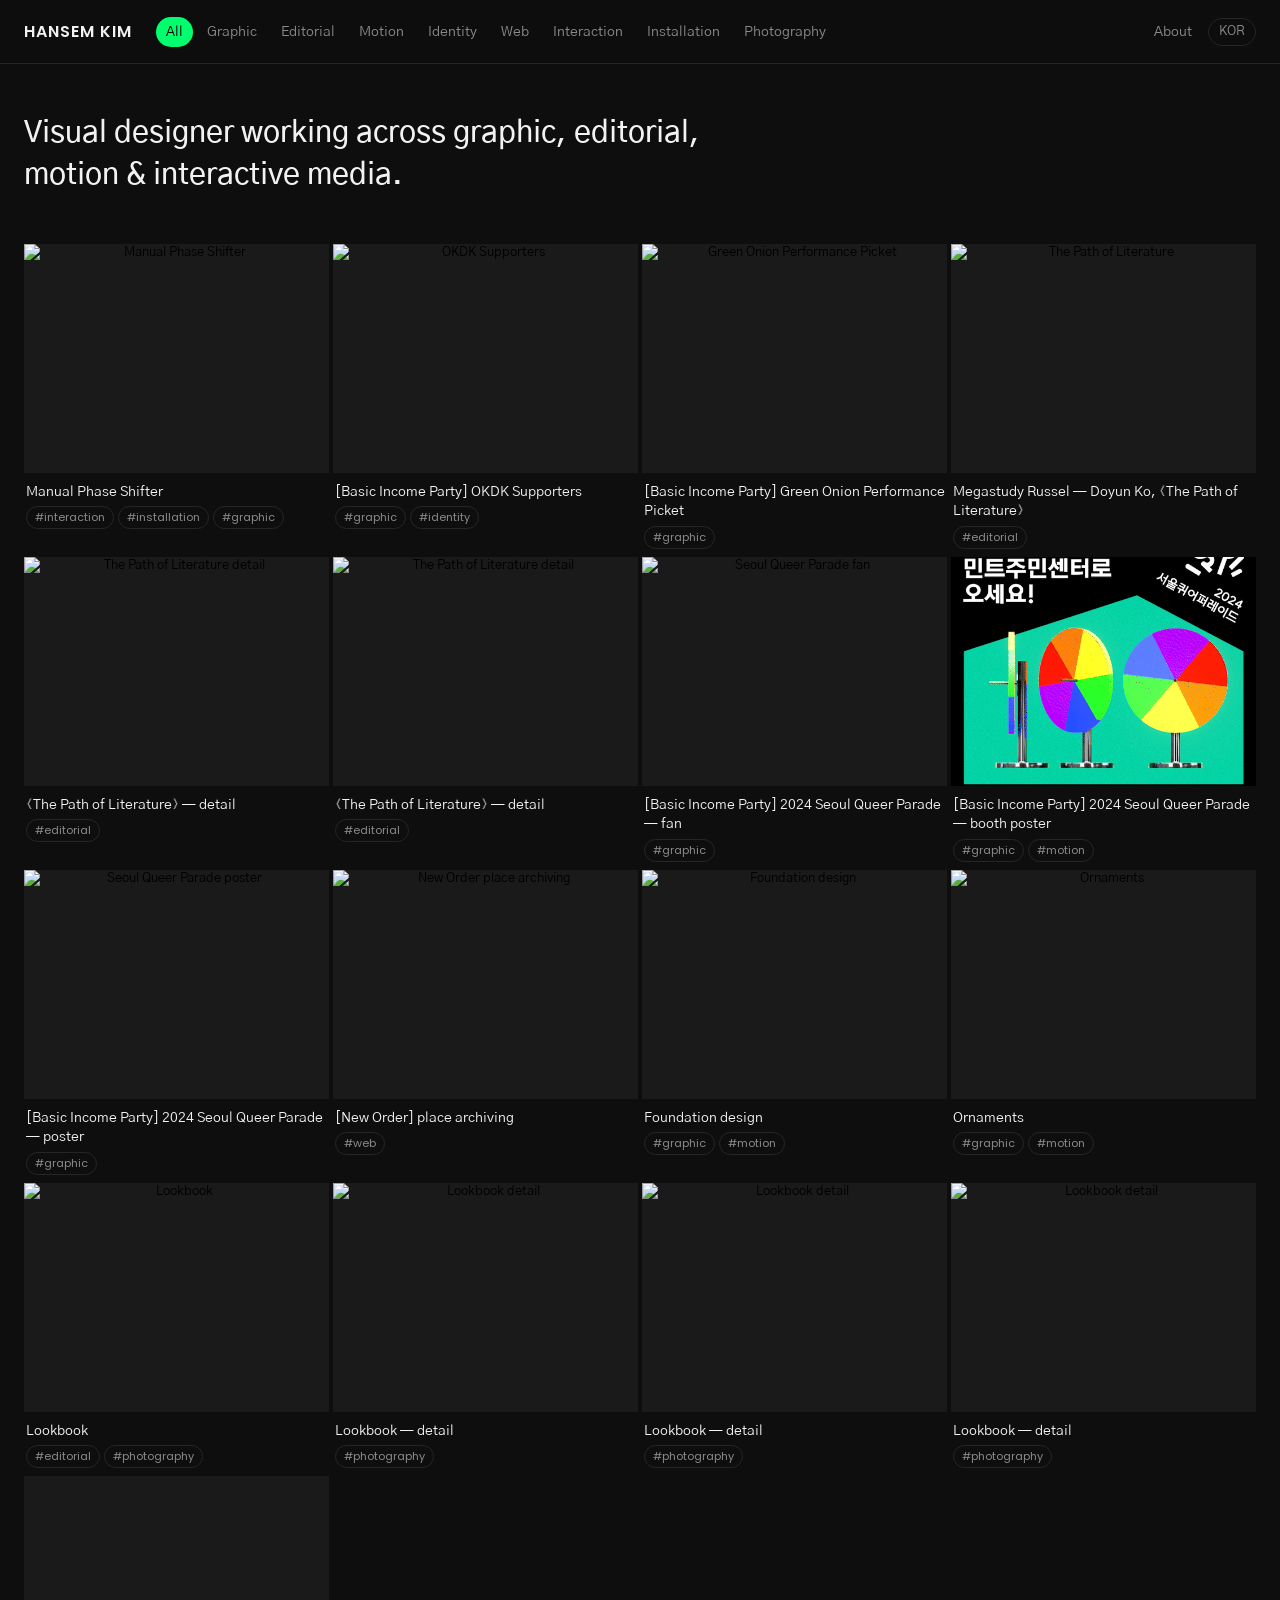
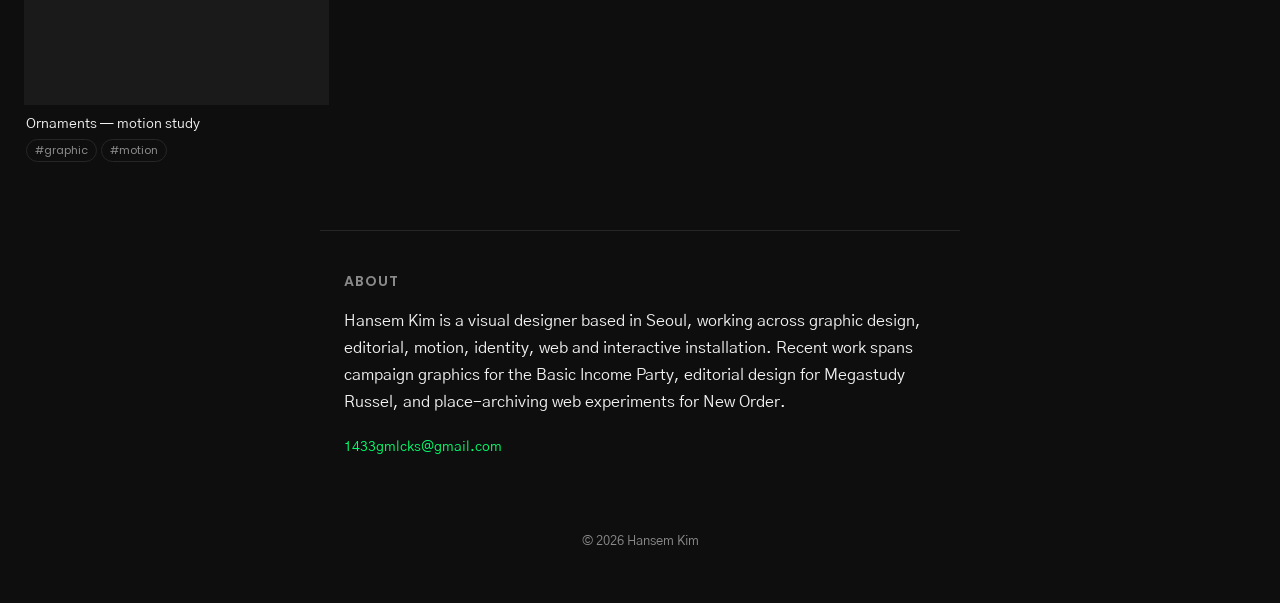
==== index.html @ 0bac6bef "Rebuild portfolio site from scratch Replace the old jQuery/p5.js multi-page site with a single, depe" ====
<!DOCTYPE html>
<html lang="ko">
<head>
<meta charset="UTF-8">
<meta name="viewport" content="width=device-width, initial-scale=1.0">
<title>Hansem Kim — Portfolio</title>
<meta name="description" content="Hansem Kim — graphic, editorial, motion, identity, web, interaction, installation, photography.">
<link rel="preconnect" href="https://fonts.googleapis.com">
<link rel="preconnect" href="https://fonts.gstatic.com" crossorigin>
<link href="https://fonts.googleapis.com/css2?family=Poppins:wght@300;400;500;600;700&family=Gothic+A1:wght@400;500;600;700;800&display=swap" rel="stylesheet">
<link rel="stylesheet" href="styles.css">
</head>
<body>

<header class="site-header">
  <a class="logo" href="#top" data-i18n-en="HANSEM KIM" data-i18n-ko="김한샘">HANSEM KIM</a>

  <nav class="filter-nav">
    <button class="filter-btn active" data-filter="all" data-i18n-en="All" data-i18n-ko="전체">All</button>
    <button class="filter-btn" data-filter="graphic" data-i18n-en="Graphic" data-i18n-ko="그래픽">Graphic</button>
    <button class="filter-btn" data-filter="editorial" data-i18n-en="Editorial" data-i18n-ko="에디토리얼">Editorial</button>
    <button class="filter-btn" data-filter="motion" data-i18n-en="Motion" data-i18n-ko="모션">Motion</button>
    <button class="filter-btn" data-filter="identity" data-i18n-en="Identity" data-i18n-ko="아이덴티티">Identity</button>
    <button class="filter-btn" data-filter="web" data-i18n-en="Web" data-i18n-ko="웹">Web</button>
    <button class="filter-btn" data-filter="interaction" data-i18n-en="Interaction" data-i18n-ko="인터랙션">Interaction</button>
    <button class="filter-btn" data-filter="installation" data-i18n-en="Installation" data-i18n-ko="설치">Installation</button>
    <button class="filter-btn" data-filter="photography" data-i18n-en="Photography" data-i18n-ko="포토그래피">Photography</button>
  </nav>

  <div class="header-actions">
    <a class="nav-link" href="#about" data-i18n-en="About" data-i18n-ko="소개">About</a>
    <button id="langToggle" class="lang-btn">KOR</button>
  </div>
</header>

<main id="top">

  <section class="hero">
    <h1 data-i18n-en="Visual designer working across graphic, editorial, motion &amp; interactive media."
        data-i18n-ko="그래픽, 에디토리얼, 모션, 인터랙티브 미디어를 오가며 작업하는 비주얼 디자이너입니다.">
      Visual designer working across graphic, editorial, motion &amp; interactive media.
    </h1>
  </section>

  <section class="grid" id="workGrid">

    <article class="item" data-tags="interaction installation graphic">
      <button class="item-media" data-full="phase2.jpg" data-caption-en="Manual Phase Shifter" data-caption-ko="수동위상변환장치">
        <img src="phase2.jpg" alt="Manual Phase Shifter" loading="lazy">
      </button>
      <p class="item-title" data-i18n-en="Manual Phase Shifter" data-i18n-ko="수동위상변환장치">Manual Phase Shifter</p>
      <div class="tag-box">
        <span class="tag">#interaction</span>
        <span class="tag">#installation</span>
        <span class="tag">#graphic</span>
      </div>
    </article>

    <article class="item" data-tags="graphic identity">
      <button class="item-media" data-full="support.png" data-caption-en="[Basic Income Party] OKDK Supporters" data-caption-ko="[기본소득당] 오키도키 서포터즈!">
        <img src="support.png" alt="OKDK Supporters" loading="lazy">
      </button>
      <p class="item-title" data-i18n-en="[Basic Income Party] OKDK Supporters" data-i18n-ko="[기본소득당] 오키도키 서포터즈!">[Basic Income Party] OKDK Supporters</p>
      <div class="tag-box">
        <span class="tag">#graphic</span>
        <span class="tag">#identity</span>
      </div>
    </article>

    <article class="item" data-tags="graphic">
      <button class="item-media" data-full="dp3.jpg" data-caption-en="[Basic Income Party] Green Onion Performance Picket" data-caption-ko="[기본소득당] 대파 퍼포먼스 피켓">
        <img src="dp3.jpg" alt="Green Onion Performance Picket" loading="lazy">
      </button>
      <p class="item-title" data-i18n-en="[Basic Income Party] Green Onion Performance Picket" data-i18n-ko="[기본소득당] 대파 퍼포먼스 피켓">[Basic Income Party] Green Onion Performance Picket</p>
      <div class="tag-box">
        <span class="tag">#graphic</span>
      </div>
    </article>

    <article class="item" data-tags="editorial">
      <button class="item-media" data-full="gd3.png" data-caption-en="Megastudy Russel — Doyun Ko, ⟨The Path of Literature⟩" data-caption-ko="메가스터디 러셀 — 고도연, 〈문학의도〉">
        <img src="gd3.png" alt="The Path of Literature" loading="lazy">
      </button>
      <p class="item-title" data-i18n-en="Megastudy Russel — Doyun Ko, ⟨The Path of Literature⟩" data-i18n-ko="메가스터디 러셀 — 고도연, 〈문학의도〉">Megastudy Russel — Doyun Ko, ⟨The Path of Literature⟩</p>
      <div class="tag-box">
        <span class="tag">#editorial</span>
      </div>
    </article>

    <article class="item" data-tags="editorial">
      <button class="item-media" data-full="gd1.png" data-caption-en="Megastudy Russel — Doyun Ko, ⟨The Path of Literature⟩ (detail)" data-caption-ko="메가스터디 러셀 — 고도연, 〈문학의도〉 (상세)">
        <img src="gd1.png" alt="The Path of Literature detail" loading="lazy">
      </button>
      <p class="item-title" data-i18n-en="⟨The Path of Literature⟩ — detail" data-i18n-ko="〈문학의도〉 — 상세">⟨The Path of Literature⟩ — detail</p>
      <div class="tag-box">
        <span class="tag">#editorial</span>
      </div>
    </article>

    <article class="item" data-tags="editorial">
      <button class="item-media" data-full="gd2.png" data-caption-en="Megastudy Russel — Doyun Ko, ⟨The Path of Literature⟩ (detail)" data-caption-ko="메가스터디 러셀 — 고도연, 〈문학의도〉 (상세)">
        <img src="gd2.png" alt="The Path of Literature detail" loading="lazy">
      </button>
      <p class="item-title" data-i18n-en="⟨The Path of Literature⟩ — detail" data-i18n-ko="〈문학의도〉 — 상세">⟨The Path of Literature⟩ — detail</p>
      <div class="tag-box">
        <span class="tag">#editorial</span>
      </div>
    </article>

    <article class="item" data-tags="graphic">
      <button class="item-media" data-full="fan.png" data-caption-en="[Basic Income Party] 2024 Seoul Queer Parade — fan" data-caption-ko="[기본소득당] 2024 서울퀴어퍼레이드 부채">
        <img src="fan.png" alt="Seoul Queer Parade fan" loading="lazy">
      </button>
      <p class="item-title" data-i18n-en="[Basic Income Party] 2024 Seoul Queer Parade — fan" data-i18n-ko="[기본소득당] 2024 서울퀴어퍼레이드 부채">[Basic Income Party] 2024 Seoul Queer Parade — fan</p>
      <div class="tag-box">
        <span class="tag">#graphic</span>
      </div>
    </article>

    <article class="item" data-tags="graphic motion">
      <button class="item-media" data-full="qp-comp.gif" data-caption-en="[Basic Income Party] 2024 Seoul Queer Parade — booth poster" data-caption-ko="[기본소득당] 2024 서울퀴어퍼레이드 부스 포스터">
        <img src="qp-comp.gif" alt="Seoul Queer Parade booth poster" loading="lazy">
      </button>
      <p class="item-title" data-i18n-en="[Basic Income Party] 2024 Seoul Queer Parade — booth poster" data-i18n-ko="[기본소득당] 2024 서울퀴어퍼레이드 부스 포스터">[Basic Income Party] 2024 Seoul Queer Parade — booth poster</p>
      <div class="tag-box">
        <span class="tag">#graphic</span>
        <span class="tag">#motion</span>
      </div>
    </article>

    <article class="item" data-tags="graphic motion">
      <button class="item-media" data-full="qp.jpg" data-caption-en="[Basic Income Party] 2024 Seoul Queer Parade — poster" data-caption-ko="[기본소득당] 2024 서울퀴어퍼레이드 포스터">
        <img src="qp.jpg" alt="Seoul Queer Parade poster" loading="lazy">
      </button>
      <p class="item-title" data-i18n-en="[Basic Income Party] 2024 Seoul Queer Parade — poster" data-i18n-ko="[기본소득당] 2024 서울퀴어퍼레이드 포스터">[Basic Income Party] 2024 Seoul Queer Parade — poster</p>
      <div class="tag-box">
        <span class="tag">#graphic</span>
      </div>
    </article>

    <article class="item" data-tags="web">
      <button class="item-media" data-full="neworder.png" data-caption-en="[New Order] place archiving" data-caption-ko="[새로운 질서] 장소 아카이빙">
        <img src="neworder.png" alt="New Order place archiving" loading="lazy">
      </button>
      <p class="item-title" data-i18n-en="[New Order] place archiving" data-i18n-ko="[새로운 질서] 장소 아카이빙">[New Order] place archiving</p>
      <div class="tag-box">
        <span class="tag">#web</span>
      </div>
    </article>

    <article class="item" data-tags="graphic motion">
      <button class="item-media" data-full="foundation.gif" data-caption-en="Foundation design" data-caption-ko="기초디자인">
        <img src="foundation.gif" alt="Foundation design" loading="lazy">
      </button>
      <p class="item-title" data-i18n-en="Foundation design" data-i18n-ko="기초디자인">Foundation design</p>
      <div class="tag-box">
        <span class="tag">#graphic</span>
        <span class="tag">#motion</span>
      </div>
    </article>

    <article class="item" data-tags="graphic motion">
      <button class="item-media" data-full="ornaments.gif" data-caption-en="Ornaments" data-caption-ko="오너먼츠">
        <img src="ornaments.gif" alt="Ornaments" loading="lazy">
      </button>
      <p class="item-title" data-i18n-en="Ornaments" data-i18n-ko="오너먼츠">Ornaments</p>
      <div class="tag-box">
        <span class="tag">#graphic</span>
        <span class="tag">#motion</span>
      </div>
    </article>

    <article class="item" data-tags="editorial photography">
      <button class="item-media" data-full="p1.jpg" data-caption-en="Lookbook" data-caption-ko="룩북">
        <img src="p1.jpg" alt="Lookbook" loading="lazy">
      </button>
      <p class="item-title" data-i18n-en="Lookbook" data-i18n-ko="룩북">Lookbook</p>
      <div class="tag-box">
        <span class="tag">#editorial</span>
        <span class="tag">#photography</span>
      </div>
    </article>

    <article class="item" data-tags="photography">
      <button class="item-media" data-full="0.jpg" data-caption-en="Lookbook — detail" data-caption-ko="룩북 — 상세">
        <img src="0.jpg" alt="Lookbook detail" loading="lazy">
      </button>
      <p class="item-title" data-i18n-en="Lookbook — detail" data-i18n-ko="룩북 — 상세">Lookbook — detail</p>
      <div class="tag-box">
        <span class="tag">#photography</span>
      </div>
    </article>

    <article class="item" data-tags="photography">
      <button class="item-media" data-full="IE003284040_PHT.jpg" data-caption-en="Lookbook — detail" data-caption-ko="룩북 — 상세">
        <img src="IE003284040_PHT.jpg" alt="Lookbook detail" loading="lazy">
      </button>
      <p class="item-title" data-i18n-en="Lookbook — detail" data-i18n-ko="룩북 — 상세">Lookbook — detail</p>
      <div class="tag-box">
        <span class="tag">#photography</span>
      </div>
    </article>

    <article class="item" data-tags="photography">
      <button class="item-media" data-full="2024040543333544.jpg" data-caption-en="Lookbook — detail" data-caption-ko="룩북 — 상세">
        <img src="2024040543333544.jpg" alt="Lookbook detail" loading="lazy">
      </button>
      <p class="item-title" data-i18n-en="Lookbook — detail" data-i18n-ko="룩북 — 상세">Lookbook — detail</p>
      <div class="tag-box">
        <span class="tag">#photography</span>
      </div>
    </article>

    <article class="item" data-tags="graphic motion">
      <button class="item-media" data-full="ornaments.mp4" data-video="true" data-caption-en="Ornaments — motion study" data-caption-ko="오너먼츠 — 모션 스터디">
        <video src="ornaments.mp4" muted loop playsinline preload="metadata"></video>
      </button>
      <p class="item-title" data-i18n-en="Ornaments — motion study" data-i18n-ko="오너먼츠 — 모션 스터디">Ornaments — motion study</p>
      <div class="tag-box">
        <span class="tag">#graphic</span>
        <span class="tag">#motion</span>
      </div>
    </article>

  </section>

  <section id="about" class="about">
    <h2 data-i18n-en="About" data-i18n-ko="소개">About</h2>
    <p data-i18n-en="Hansem Kim is a visual designer based in Seoul, working across graphic design, editorial, motion, identity, web and interactive installation. Recent work spans campaign graphics for the Basic Income Party, editorial design for Megastudy Russel, and place-archiving web experiments for New Order."
       data-i18n-ko="김한샘은 서울을 기반으로 활동하는 비주얼 디자이너로, 그래픽 디자인, 에디토리얼, 모션, 아이덴티티, 웹, 인터랙티브 설치를 오가며 작업합니다. 최근에는 기본소득당의 캠페인 그래픽, 메가스터디 러셀의 에디토리얼 디자인, 새로운 질서의 장소 아카이빙 웹 실험 등을 진행했습니다.">
      Hansem Kim is a visual designer based in Seoul, working across graphic design, editorial, motion, identity, web and interactive installation. Recent work spans campaign graphics for the Basic Income Party, editorial design for Megastudy Russel, and place-archiving web experiments for New Order.
    </p>
    <a class="contact-link" href="mailto:1433gmlcks@gmail.com">1433gmlcks@gmail.com</a>
  </section>

</main>

<footer class="footer">
  <p>&copy; <span id="year"></span> Hansem Kim</p>
</footer>

<div class="lightbox" id="lightbox" hidden>
  <button class="lightbox-close" id="lightboxClose" aria-label="Close">&times;</button>
  <div class="lightbox-content">
    <img id="lightboxImg" src="" alt="" hidden>
    <video id="lightboxVideo" controls loop hidden></video>
    <p id="lightboxCaption"></p>
  </div>
</div>

<script src="script.js"></script>
</body>
</html>
---- styles.css ----
:root {
  --bg: #0e0e0e;
  --fg: #f2f2f2;
  --muted: #8a8a8a;
  --accent: #00ff6d;
  --border: #262626;
  --header-h: 64px;
}

* {
  box-sizing: border-box;
}

html {
  scroll-behavior: smooth;
}

body {
  margin: 0;
  background-color: var(--bg);
  color: var(--fg);
  font-family: "Gothic A1", "Poppins", sans-serif;
  font-weight: 400;
}

::selection {
  color: #000;
  background: var(--accent);
}

::-webkit-scrollbar {
  width: 0;
  background: transparent;
}

a {
  color: inherit;
  text-decoration: none;
}

button {
  font-family: inherit;
  cursor: pointer;
}

/* Header */

.site-header {
  position: sticky;
  top: 0;
  display: flex;
  flex-wrap: wrap;
  align-items: center;
  gap: 12px 24px;
  min-height: var(--header-h);
  padding: 12px 24px;
  background: rgba(14, 14, 14, 0.9);
  backdrop-filter: blur(8px);
  border-bottom: 1px solid var(--border);
  z-index: 1000;
}

.logo {
  font-family: "Poppins", sans-serif;
  font-weight: 600;
  font-size: 16px;
  letter-spacing: 0.06em;
  white-space: nowrap;
}

.filter-nav {
  display: flex;
  flex-wrap: wrap;
  gap: 4px;
  flex: 1;
  overflow-x: auto;
}

.filter-btn {
  background: transparent;
  border: none;
  color: var(--muted);
  font-size: 14px;
  padding: 6px 10px;
  border-radius: 999px;
  white-space: nowrap;
  transition: color 0.15s ease, background-color 0.15s ease;
}

.filter-btn:hover {
  color: var(--fg);
}

.filter-btn.active {
  color: #000;
  background-color: var(--accent);
}

.header-actions {
  display: flex;
  align-items: center;
  gap: 16px;
  white-space: nowrap;
}

.nav-link {
  font-size: 14px;
  color: var(--muted);
}

.nav-link:hover {
  color: var(--fg);
}

.lang-btn {
  background: transparent;
  border: 1px solid var(--border);
  color: var(--muted);
  font-size: 13px;
  padding: 5px 10px;
  border-radius: 999px;
}

.lang-btn:hover {
  color: var(--fg);
  border-color: var(--muted);
}

/* Hero */

.hero {
  padding: 48px 24px 24px;
  max-width: 760px;
}

.hero h1 {
  font-weight: 500;
  font-size: clamp(20px, 3vw, 30px);
  line-height: 1.4;
  margin: 0;
  color: var(--fg);
}

/* Grid */

.grid {
  display: grid;
  grid-template-columns: repeat(4, 1fr);
  gap: 4px;
  padding: 24px;
}

.item {
  display: flex;
  flex-direction: column;
}

.item.is-hidden {
  display: none;
}

.item-media {
  display: block;
  width: 100%;
  padding: 0;
  border: none;
  background-color: #1a1a1a;
  aspect-ratio: 4 / 3;
  overflow: hidden;
  position: relative;
}

.item-media img,
.item-media video {
  width: 100%;
  height: 100%;
  object-fit: cover;
  display: block;
  transition: transform 0.3s ease;
}

.item-media:hover img,
.item-media:hover video {
  transform: scale(1.04);
}

.item-title {
  font-size: 14px;
  line-height: 1.4;
  padding: 10px 2px 4px;
  margin: 0;
  color: var(--fg);
}

.tag-box {
  display: flex;
  flex-wrap: wrap;
  gap: 4px;
  padding: 0 2px 4px;
}

.tag {
  font-family: "Poppins", sans-serif;
  font-size: 11px;
  color: var(--muted);
  border: 1px solid var(--border);
  border-radius: 999px;
  padding: 2px 8px;
}

/* About */

.about {
  max-width: 640px;
  margin: 40px auto 0;
  padding: 40px 24px 24px;
  border-top: 1px solid var(--border);
}

.about h2 {
  font-family: "Poppins", sans-serif;
  font-weight: 600;
  font-size: 14px;
  letter-spacing: 0.08em;
  text-transform: uppercase;
  color: var(--muted);
  margin: 0 0 16px;
}

.about p {
  font-size: 16px;
  line-height: 1.7;
  color: var(--fg);
  margin: 0 0 20px;
}

.contact-link {
  display: inline-block;
  font-size: 14px;
  color: var(--accent);
  border-bottom: 1px solid transparent;
}

.contact-link:hover {
  border-bottom-color: var(--accent);
}

/* Footer */

.footer {
  text-align: center;
  color: var(--muted);
  font-size: 13px;
  padding: 40px 24px;
}

/* Lightbox */

.lightbox {
  position: fixed;
  inset: 0;
  background: rgba(0, 0, 0, 0.92);
  display: flex;
  align-items: center;
  justify-content: center;
  z-index: 2000;
  padding: 40px;
}

.lightbox[hidden] {
  display: none;
}

.lightbox-content {
  max-width: 100%;
  max-height: 100%;
  display: flex;
  flex-direction: column;
  align-items: center;
  gap: 12px;
}

.lightbox-content img,
.lightbox-content video {
  max-width: 100%;
  max-height: 80vh;
  object-fit: contain;
}

.lightbox-content p {
  color: var(--fg);
  font-size: 14px;
  text-align: center;
  margin: 0;
}

.lightbox-close {
  position: absolute;
  top: 20px;
  right: 24px;
  background: transparent;
  border: none;
  color: var(--fg);
  font-size: 32px;
  line-height: 1;
}

.lightbox-close:hover {
  color: var(--accent);
}

/* Responsive */

@media (max-width: 1100px) {
  .grid {
    grid-template-columns: repeat(3, 1fr);
  }
}

@media (max-width: 800px) {
  .grid {
    grid-template-columns: repeat(2, 1fr);
  }

  .site-header {
    padding: 10px 16px;
  }

  .logo {
    order: 1;
  }

  .header-actions {
    order: 2;
    margin-left: auto;
  }

  .filter-nav {
    order: 3;
    flex-basis: 100%;
    flex-wrap: nowrap;
    overflow-x: auto;
    padding-bottom: 2px;
  }
}

@media (max-width: 480px) {
  .grid {
    grid-template-columns: 1fr;
    padding: 12px;
  }

  .site-header {
    padding: 10px 12px;
    gap: 10px 12px;
  }

  .hero {
    padding: 32px 16px 16px;
  }
}
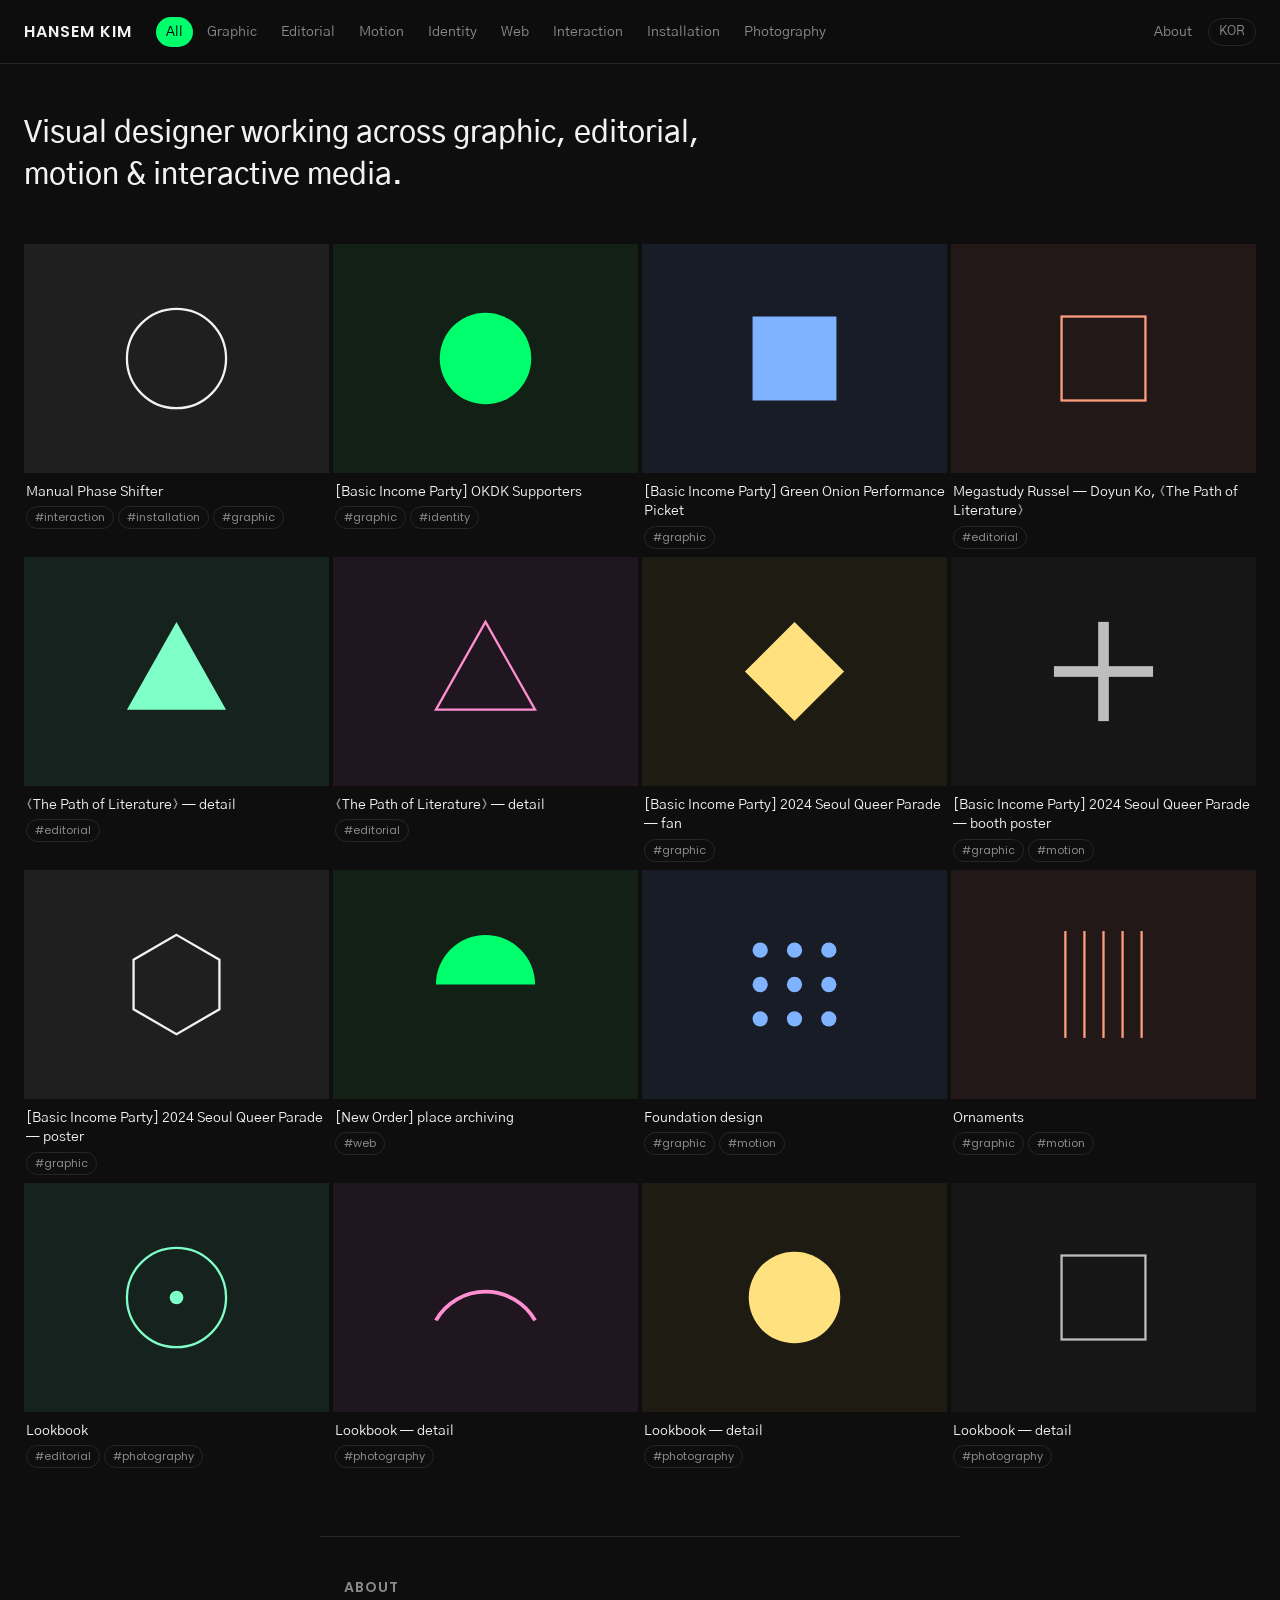
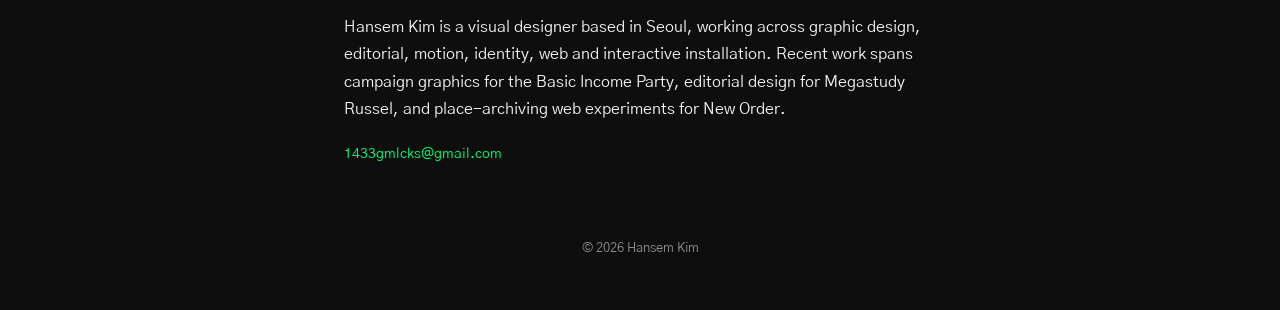
==== commit d1375a0e: "Replace real work images/video with simple shape placeholders Discard all photo, gif, and video asse" ====
--- a/index.html
+++ b/index.html
@@ -45,8 +45,8 @@
   <section class="grid" id="workGrid">
 
     <article class="item" data-tags="interaction installation graphic">
-      <button class="item-media" data-full="phase2.jpg" data-caption-en="Manual Phase Shifter" data-caption-ko="수동위상변환장치">
-        <img src="phase2.jpg" alt="Manual Phase Shifter" loading="lazy">
+      <button class="item-media" data-full="assets/placeholders/placeholder-01.svg" data-caption-en="Manual Phase Shifter" data-caption-ko="수동위상변환장치">
+        <img src="assets/placeholders/placeholder-01.svg" alt="Manual Phase Shifter" loading="lazy">
       </button>
       <p class="item-title" data-i18n-en="Manual Phase Shifter" data-i18n-ko="수동위상변환장치">Manual Phase Shifter</p>
       <div class="tag-box">
@@ -57,8 +57,8 @@
     </article>
 
     <article class="item" data-tags="graphic identity">
-      <button class="item-media" data-full="support.png" data-caption-en="[Basic Income Party] OKDK Supporters" data-caption-ko="[기본소득당] 오키도키 서포터즈!">
-        <img src="support.png" alt="OKDK Supporters" loading="lazy">
+      <button class="item-media" data-full="assets/placeholders/placeholder-02.svg" data-caption-en="[Basic Income Party] OKDK Supporters" data-caption-ko="[기본소득당] 오키도키 서포터즈!">
+        <img src="assets/placeholders/placeholder-02.svg" alt="OKDK Supporters" loading="lazy">
       </button>
       <p class="item-title" data-i18n-en="[Basic Income Party] OKDK Supporters" data-i18n-ko="[기본소득당] 오키도키 서포터즈!">[Basic Income Party] OKDK Supporters</p>
       <div class="tag-box">
@@ -68,8 +68,8 @@
     </article>
 
     <article class="item" data-tags="graphic">
-      <button class="item-media" data-full="dp3.jpg" data-caption-en="[Basic Income Party] Green Onion Performance Picket" data-caption-ko="[기본소득당] 대파 퍼포먼스 피켓">
-        <img src="dp3.jpg" alt="Green Onion Performance Picket" loading="lazy">
+      <button class="item-media" data-full="assets/placeholders/placeholder-03.svg" data-caption-en="[Basic Income Party] Green Onion Performance Picket" data-caption-ko="[기본소득당] 대파 퍼포먼스 피켓">
+        <img src="assets/placeholders/placeholder-03.svg" alt="Green Onion Performance Picket" loading="lazy">
       </button>
       <p class="item-title" data-i18n-en="[Basic Income Party] Green Onion Performance Picket" data-i18n-ko="[기본소득당] 대파 퍼포먼스 피켓">[Basic Income Party] Green Onion Performance Picket</p>
       <div class="tag-box">
@@ -78,8 +78,8 @@
     </article>
 
     <article class="item" data-tags="editorial">
-      <button class="item-media" data-full="gd3.png" data-caption-en="Megastudy Russel — Doyun Ko, ⟨The Path of Literature⟩" data-caption-ko="메가스터디 러셀 — 고도연, 〈문학의도〉">
-        <img src="gd3.png" alt="The Path of Literature" loading="lazy">
+      <button class="item-media" data-full="assets/placeholders/placeholder-04.svg" data-caption-en="Megastudy Russel — Doyun Ko, ⟨The Path of Literature⟩" data-caption-ko="메가스터디 러셀 — 고도연, 〈문학의도〉">
+        <img src="assets/placeholders/placeholder-04.svg" alt="The Path of Literature" loading="lazy">
       </button>
       <p class="item-title" data-i18n-en="Megastudy Russel — Doyun Ko, ⟨The Path of Literature⟩" data-i18n-ko="메가스터디 러셀 — 고도연, 〈문학의도〉">Megastudy Russel — Doyun Ko, ⟨The Path of Literature⟩</p>
       <div class="tag-box">
@@ -88,8 +88,8 @@
     </article>
 
     <article class="item" data-tags="editorial">
-      <button class="item-media" data-full="gd1.png" data-caption-en="Megastudy Russel — Doyun Ko, ⟨The Path of Literature⟩ (detail)" data-caption-ko="메가스터디 러셀 — 고도연, 〈문학의도〉 (상세)">
-        <img src="gd1.png" alt="The Path of Literature detail" loading="lazy">
+      <button class="item-media" data-full="assets/placeholders/placeholder-05.svg" data-caption-en="Megastudy Russel — Doyun Ko, ⟨The Path of Literature⟩ (detail)" data-caption-ko="메가스터디 러셀 — 고도연, 〈문학의도〉 (상세)">
+        <img src="assets/placeholders/placeholder-05.svg" alt="The Path of Literature detail" loading="lazy">
       </button>
       <p class="item-title" data-i18n-en="⟨The Path of Literature⟩ — detail" data-i18n-ko="〈문학의도〉 — 상세">⟨The Path of Literature⟩ — detail</p>
       <div class="tag-box">
@@ -98,8 +98,8 @@
     </article>
 
     <article class="item" data-tags="editorial">
-      <button class="item-media" data-full="gd2.png" data-caption-en="Megastudy Russel — Doyun Ko, ⟨The Path of Literature⟩ (detail)" data-caption-ko="메가스터디 러셀 — 고도연, 〈문학의도〉 (상세)">
-        <img src="gd2.png" alt="The Path of Literature detail" loading="lazy">
+      <button class="item-media" data-full="assets/placeholders/placeholder-06.svg" data-caption-en="Megastudy Russel — Doyun Ko, ⟨The Path of Literature⟩ (detail)" data-caption-ko="메가스터디 러셀 — 고도연, 〈문학의도〉 (상세)">
+        <img src="assets/placeholders/placeholder-06.svg" alt="The Path of Literature detail" loading="lazy">
       </button>
       <p class="item-title" data-i18n-en="⟨The Path of Literature⟩ — detail" data-i18n-ko="〈문학의도〉 — 상세">⟨The Path of Literature⟩ — detail</p>
       <div class="tag-box">
@@ -108,8 +108,8 @@
     </article>
 
     <article class="item" data-tags="graphic">
-      <button class="item-media" data-full="fan.png" data-caption-en="[Basic Income Party] 2024 Seoul Queer Parade — fan" data-caption-ko="[기본소득당] 2024 서울퀴어퍼레이드 부채">
-        <img src="fan.png" alt="Seoul Queer Parade fan" loading="lazy">
+      <button class="item-media" data-full="assets/placeholders/placeholder-07.svg" data-caption-en="[Basic Income Party] 2024 Seoul Queer Parade — fan" data-caption-ko="[기본소득당] 2024 서울퀴어퍼레이드 부채">
+        <img src="assets/placeholders/placeholder-07.svg" alt="Seoul Queer Parade fan" loading="lazy">
       </button>
       <p class="item-title" data-i18n-en="[Basic Income Party] 2024 Seoul Queer Parade — fan" data-i18n-ko="[기본소득당] 2024 서울퀴어퍼레이드 부채">[Basic Income Party] 2024 Seoul Queer Parade — fan</p>
       <div class="tag-box">
@@ -118,8 +118,8 @@
     </article>
 
     <article class="item" data-tags="graphic motion">
-      <button class="item-media" data-full="qp-comp.gif" data-caption-en="[Basic Income Party] 2024 Seoul Queer Parade — booth poster" data-caption-ko="[기본소득당] 2024 서울퀴어퍼레이드 부스 포스터">
-        <img src="qp-comp.gif" alt="Seoul Queer Parade booth poster" loading="lazy">
+      <button class="item-media" data-full="assets/placeholders/placeholder-08.svg" data-caption-en="[Basic Income Party] 2024 Seoul Queer Parade — booth poster" data-caption-ko="[기본소득당] 2024 서울퀴어퍼레이드 부스 포스터">
+        <img src="assets/placeholders/placeholder-08.svg" alt="Seoul Queer Parade booth poster" loading="lazy">
       </button>
       <p class="item-title" data-i18n-en="[Basic Income Party] 2024 Seoul Queer Parade — booth poster" data-i18n-ko="[기본소득당] 2024 서울퀴어퍼레이드 부스 포스터">[Basic Income Party] 2024 Seoul Queer Parade — booth poster</p>
       <div class="tag-box">
@@ -129,8 +129,8 @@
     </article>
 
     <article class="item" data-tags="graphic motion">
-      <button class="item-media" data-full="qp.jpg" data-caption-en="[Basic Income Party] 2024 Seoul Queer Parade — poster" data-caption-ko="[기본소득당] 2024 서울퀴어퍼레이드 포스터">
-        <img src="qp.jpg" alt="Seoul Queer Parade poster" loading="lazy">
+      <button class="item-media" data-full="assets/placeholders/placeholder-09.svg" data-caption-en="[Basic Income Party] 2024 Seoul Queer Parade — poster" data-caption-ko="[기본소득당] 2024 서울퀴어퍼레이드 포스터">
+        <img src="assets/placeholders/placeholder-09.svg" alt="Seoul Queer Parade poster" loading="lazy">
       </button>
       <p class="item-title" data-i18n-en="[Basic Income Party] 2024 Seoul Queer Parade — poster" data-i18n-ko="[기본소득당] 2024 서울퀴어퍼레이드 포스터">[Basic Income Party] 2024 Seoul Queer Parade — poster</p>
       <div class="tag-box">
@@ -139,8 +139,8 @@
     </article>
 
     <article class="item" data-tags="web">
-      <button class="item-media" data-full="neworder.png" data-caption-en="[New Order] place archiving" data-caption-ko="[새로운 질서] 장소 아카이빙">
-        <img src="neworder.png" alt="New Order place archiving" loading="lazy">
+      <button class="item-media" data-full="assets/placeholders/placeholder-10.svg" data-caption-en="[New Order] place archiving" data-caption-ko="[새로운 질서] 장소 아카이빙">
+        <img src="assets/placeholders/placeholder-10.svg" alt="New Order place archiving" loading="lazy">
       </button>
       <p class="item-title" data-i18n-en="[New Order] place archiving" data-i18n-ko="[새로운 질서] 장소 아카이빙">[New Order] place archiving</p>
       <div class="tag-box">
@@ -149,8 +149,8 @@
     </article>
 
     <article class="item" data-tags="graphic motion">
-      <button class="item-media" data-full="foundation.gif" data-caption-en="Foundation design" data-caption-ko="기초디자인">
-        <img src="foundation.gif" alt="Foundation design" loading="lazy">
+      <button class="item-media" data-full="assets/placeholders/placeholder-11.svg" data-caption-en="Foundation design" data-caption-ko="기초디자인">
+        <img src="assets/placeholders/placeholder-11.svg" alt="Foundation design" loading="lazy">
       </button>
       <p class="item-title" data-i18n-en="Foundation design" data-i18n-ko="기초디자인">Foundation design</p>
       <div class="tag-box">
@@ -160,8 +160,8 @@
     </article>
 
     <article class="item" data-tags="graphic motion">
-      <button class="item-media" data-full="ornaments.gif" data-caption-en="Ornaments" data-caption-ko="오너먼츠">
-        <img src="ornaments.gif" alt="Ornaments" loading="lazy">
+      <button class="item-media" data-full="assets/placeholders/placeholder-12.svg" data-caption-en="Ornaments" data-caption-ko="오너먼츠">
+        <img src="assets/placeholders/placeholder-12.svg" alt="Ornaments" loading="lazy">
       </button>
       <p class="item-title" data-i18n-en="Ornaments" data-i18n-ko="오너먼츠">Ornaments</p>
       <div class="tag-box">
@@ -171,8 +171,8 @@
     </article>
 
     <article class="item" data-tags="editorial photography">
-      <button class="item-media" data-full="p1.jpg" data-caption-en="Lookbook" data-caption-ko="룩북">
-        <img src="p1.jpg" alt="Lookbook" loading="lazy">
+      <button class="item-media" data-full="assets/placeholders/placeholder-13.svg" data-caption-en="Lookbook" data-caption-ko="룩북">
+        <img src="assets/placeholders/placeholder-13.svg" alt="Lookbook" loading="lazy">
       </button>
       <p class="item-title" data-i18n-en="Lookbook" data-i18n-ko="룩북">Lookbook</p>
       <div class="tag-box">
@@ -182,8 +182,8 @@
     </article>
 
     <article class="item" data-tags="photography">
-      <button class="item-media" data-full="0.jpg" data-caption-en="Lookbook — detail" data-caption-ko="룩북 — 상세">
-        <img src="0.jpg" alt="Lookbook detail" loading="lazy">
+      <button class="item-media" data-full="assets/placeholders/placeholder-14.svg" data-caption-en="Lookbook — detail" data-caption-ko="룩북 — 상세">
+        <img src="assets/placeholders/placeholder-14.svg" alt="Lookbook detail" loading="lazy">
       </button>
       <p class="item-title" data-i18n-en="Lookbook — detail" data-i18n-ko="룩북 — 상세">Lookbook — detail</p>
       <div class="tag-box">
@@ -192,8 +192,8 @@
     </article>
 
     <article class="item" data-tags="photography">
-      <button class="item-media" data-full="IE003284040_PHT.jpg" data-caption-en="Lookbook — detail" data-caption-ko="룩북 — 상세">
-        <img src="IE003284040_PHT.jpg" alt="Lookbook detail" loading="lazy">
+      <button class="item-media" data-full="assets/placeholders/placeholder-15.svg" data-caption-en="Lookbook — detail" data-caption-ko="룩북 — 상세">
+        <img src="assets/placeholders/placeholder-15.svg" alt="Lookbook detail" loading="lazy">
       </button>
       <p class="item-title" data-i18n-en="Lookbook — detail" data-i18n-ko="룩북 — 상세">Lookbook — detail</p>
       <div class="tag-box">
@@ -202,23 +202,12 @@
     </article>
 
     <article class="item" data-tags="photography">
-      <button class="item-media" data-full="2024040543333544.jpg" data-caption-en="Lookbook — detail" data-caption-ko="룩북 — 상세">
-        <img src="2024040543333544.jpg" alt="Lookbook detail" loading="lazy">
+      <button class="item-media" data-full="assets/placeholders/placeholder-16.svg" data-caption-en="Lookbook — detail" data-caption-ko="룩북 — 상세">
+        <img src="assets/placeholders/placeholder-16.svg" alt="Lookbook detail" loading="lazy">
       </button>
       <p class="item-title" data-i18n-en="Lookbook — detail" data-i18n-ko="룩북 — 상세">Lookbook — detail</p>
       <div class="tag-box">
         <span class="tag">#photography</span>
-      </div>
-    </article>
-
-    <article class="item" data-tags="graphic motion">
-      <button class="item-media" data-full="ornaments.mp4" data-video="true" data-caption-en="Ornaments — motion study" data-caption-ko="오너먼츠 — 모션 스터디">
-        <video src="ornaments.mp4" muted loop playsinline preload="metadata"></video>
-      </button>
-      <p class="item-title" data-i18n-en="Ornaments — motion study" data-i18n-ko="오너먼츠 — 모션 스터디">Ornaments — motion study</p>
-      <div class="tag-box">
-        <span class="tag">#graphic</span>
-        <span class="tag">#motion</span>
       </div>
     </article>
 
@@ -242,8 +231,7 @@
 <div class="lightbox" id="lightbox" hidden>
   <button class="lightbox-close" id="lightboxClose" aria-label="Close">&times;</button>
   <div class="lightbox-content">
-    <img id="lightboxImg" src="" alt="" hidden>
-    <video id="lightboxVideo" controls loop hidden></video>
+    <img id="lightboxImg" src="" alt="">
     <p id="lightboxCaption"></p>
   </div>
 </div>
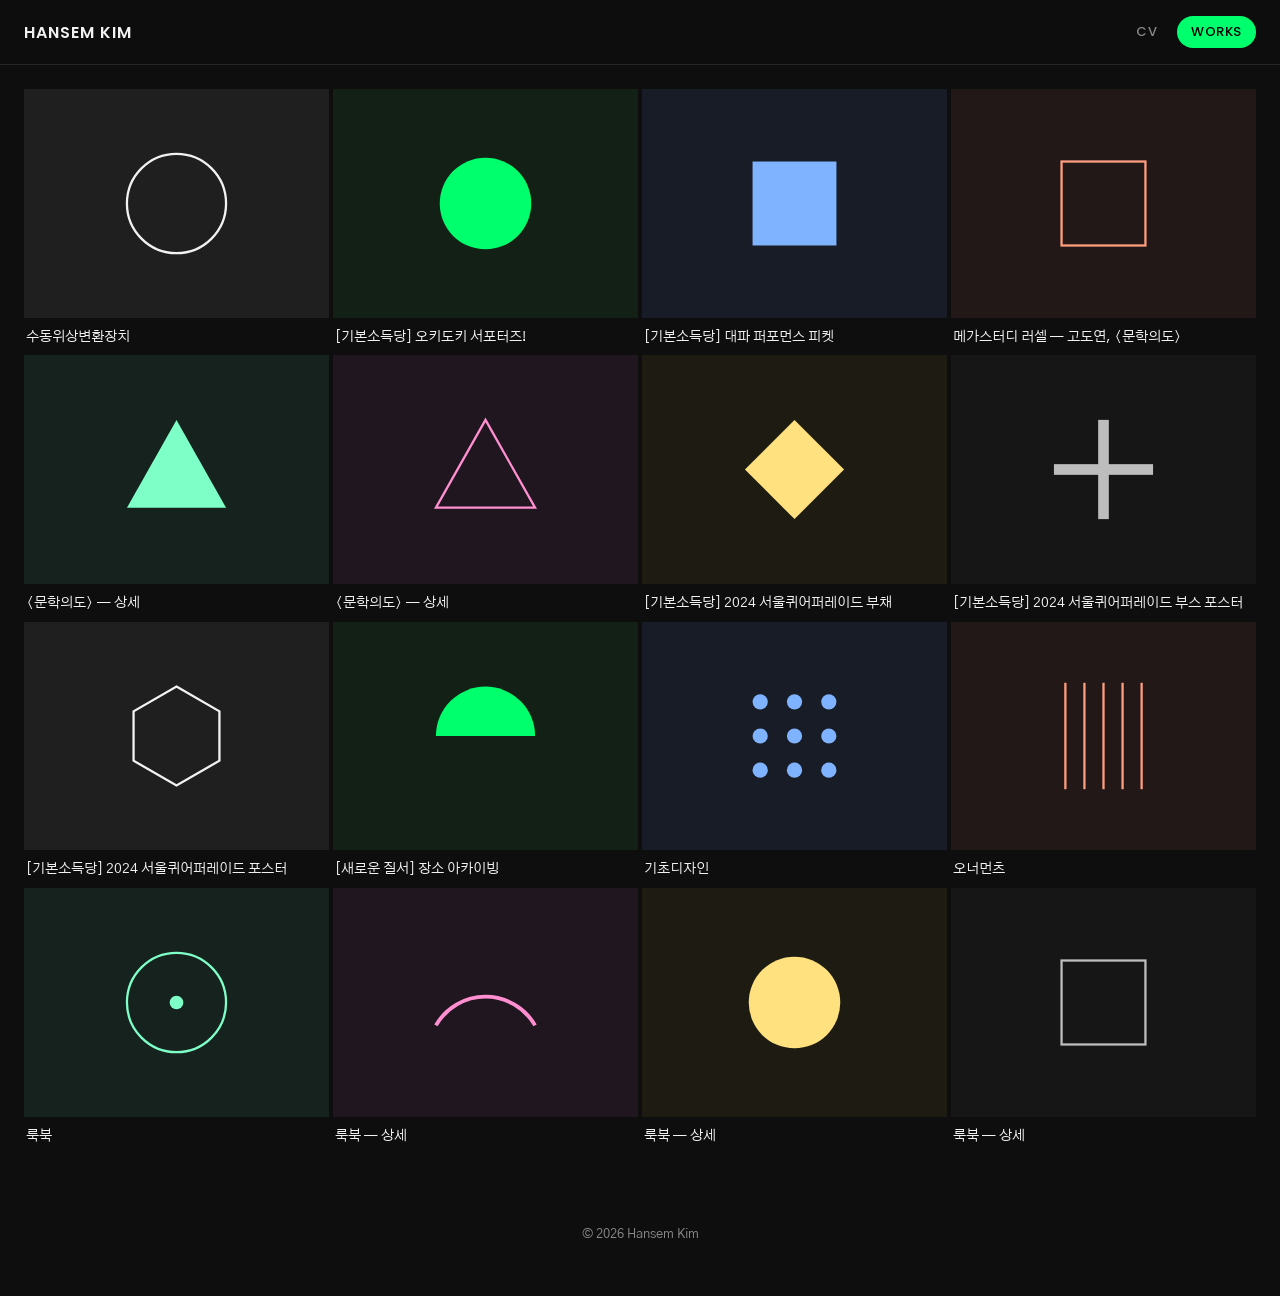
==== commit 02205abd: "Rework nav to CV/WORKS tabs, drop i18n/categories, per-project image folders - GNB is now just Logo " ====
--- a/index.html
+++ b/index.html
@@ -3,239 +3,30 @@
 <head>
 <meta charset="UTF-8">
 <meta name="viewport" content="width=device-width, initial-scale=1.0">
-<title>Hansem Kim — Portfolio</title>
-<meta name="description" content="Hansem Kim — graphic, editorial, motion, identity, web, interaction, installation, photography.">
-<link rel="preconnect" href="https://fonts.googleapis.com">
-<link rel="preconnect" href="https://fonts.gstatic.com" crossorigin>
+<title>Hansem Kim — Works</title>
+<meta name="description" content="Hansem Kim — portfolio works.">
 <link href="https://fonts.googleapis.com/css2?family=Poppins:wght@300;400;500;600;700&family=Gothic+A1:wght@400;500;600;700;800&display=swap" rel="stylesheet">
 <link rel="stylesheet" href="styles.css">
 </head>
 <body>
 
 <header class="site-header">
-  <a class="logo" href="#top" data-i18n-en="HANSEM KIM" data-i18n-ko="김한샘">HANSEM KIM</a>
-
-  <nav class="filter-nav">
-    <button class="filter-btn active" data-filter="all" data-i18n-en="All" data-i18n-ko="전체">All</button>
-    <button class="filter-btn" data-filter="graphic" data-i18n-en="Graphic" data-i18n-ko="그래픽">Graphic</button>
-    <button class="filter-btn" data-filter="editorial" data-i18n-en="Editorial" data-i18n-ko="에디토리얼">Editorial</button>
-    <button class="filter-btn" data-filter="motion" data-i18n-en="Motion" data-i18n-ko="모션">Motion</button>
-    <button class="filter-btn" data-filter="identity" data-i18n-en="Identity" data-i18n-ko="아이덴티티">Identity</button>
-    <button class="filter-btn" data-filter="web" data-i18n-en="Web" data-i18n-ko="웹">Web</button>
-    <button class="filter-btn" data-filter="interaction" data-i18n-en="Interaction" data-i18n-ko="인터랙션">Interaction</button>
-    <button class="filter-btn" data-filter="installation" data-i18n-en="Installation" data-i18n-ko="설치">Installation</button>
-    <button class="filter-btn" data-filter="photography" data-i18n-en="Photography" data-i18n-ko="포토그래피">Photography</button>
+  <a class="logo" href="index.html">HANSEM KIM</a>
+  <nav class="gnb">
+    <a class="gnb-link" href="cv.html">CV</a>
+    <a class="gnb-link active" href="index.html">WORKS</a>
   </nav>
-
-  <div class="header-actions">
-    <a class="nav-link" href="#about" data-i18n-en="About" data-i18n-ko="소개">About</a>
-    <button id="langToggle" class="lang-btn">KOR</button>
-  </div>
 </header>
 
-<main id="top">
-
-  <section class="hero">
-    <h1 data-i18n-en="Visual designer working across graphic, editorial, motion &amp; interactive media."
-        data-i18n-ko="그래픽, 에디토리얼, 모션, 인터랙티브 미디어를 오가며 작업하는 비주얼 디자이너입니다.">
-      Visual designer working across graphic, editorial, motion &amp; interactive media.
-    </h1>
-  </section>
-
-  <section class="grid" id="workGrid">
-
-    <article class="item" data-tags="interaction installation graphic">
-      <button class="item-media" data-full="assets/placeholders/placeholder-01.svg" data-caption-en="Manual Phase Shifter" data-caption-ko="수동위상변환장치">
-        <img src="assets/placeholders/placeholder-01.svg" alt="Manual Phase Shifter" loading="lazy">
-      </button>
-      <p class="item-title" data-i18n-en="Manual Phase Shifter" data-i18n-ko="수동위상변환장치">Manual Phase Shifter</p>
-      <div class="tag-box">
-        <span class="tag">#interaction</span>
-        <span class="tag">#installation</span>
-        <span class="tag">#graphic</span>
-      </div>
-    </article>
-
-    <article class="item" data-tags="graphic identity">
-      <button class="item-media" data-full="assets/placeholders/placeholder-02.svg" data-caption-en="[Basic Income Party] OKDK Supporters" data-caption-ko="[기본소득당] 오키도키 서포터즈!">
-        <img src="assets/placeholders/placeholder-02.svg" alt="OKDK Supporters" loading="lazy">
-      </button>
-      <p class="item-title" data-i18n-en="[Basic Income Party] OKDK Supporters" data-i18n-ko="[기본소득당] 오키도키 서포터즈!">[Basic Income Party] OKDK Supporters</p>
-      <div class="tag-box">
-        <span class="tag">#graphic</span>
-        <span class="tag">#identity</span>
-      </div>
-    </article>
-
-    <article class="item" data-tags="graphic">
-      <button class="item-media" data-full="assets/placeholders/placeholder-03.svg" data-caption-en="[Basic Income Party] Green Onion Performance Picket" data-caption-ko="[기본소득당] 대파 퍼포먼스 피켓">
-        <img src="assets/placeholders/placeholder-03.svg" alt="Green Onion Performance Picket" loading="lazy">
-      </button>
-      <p class="item-title" data-i18n-en="[Basic Income Party] Green Onion Performance Picket" data-i18n-ko="[기본소득당] 대파 퍼포먼스 피켓">[Basic Income Party] Green Onion Performance Picket</p>
-      <div class="tag-box">
-        <span class="tag">#graphic</span>
-      </div>
-    </article>
-
-    <article class="item" data-tags="editorial">
-      <button class="item-media" data-full="assets/placeholders/placeholder-04.svg" data-caption-en="Megastudy Russel — Doyun Ko, ⟨The Path of Literature⟩" data-caption-ko="메가스터디 러셀 — 고도연, 〈문학의도〉">
-        <img src="assets/placeholders/placeholder-04.svg" alt="The Path of Literature" loading="lazy">
-      </button>
-      <p class="item-title" data-i18n-en="Megastudy Russel — Doyun Ko, ⟨The Path of Literature⟩" data-i18n-ko="메가스터디 러셀 — 고도연, 〈문학의도〉">Megastudy Russel — Doyun Ko, ⟨The Path of Literature⟩</p>
-      <div class="tag-box">
-        <span class="tag">#editorial</span>
-      </div>
-    </article>
-
-    <article class="item" data-tags="editorial">
-      <button class="item-media" data-full="assets/placeholders/placeholder-05.svg" data-caption-en="Megastudy Russel — Doyun Ko, ⟨The Path of Literature⟩ (detail)" data-caption-ko="메가스터디 러셀 — 고도연, 〈문학의도〉 (상세)">
-        <img src="assets/placeholders/placeholder-05.svg" alt="The Path of Literature detail" loading="lazy">
-      </button>
-      <p class="item-title" data-i18n-en="⟨The Path of Literature⟩ — detail" data-i18n-ko="〈문학의도〉 — 상세">⟨The Path of Literature⟩ — detail</p>
-      <div class="tag-box">
-        <span class="tag">#editorial</span>
-      </div>
-    </article>
-
-    <article class="item" data-tags="editorial">
-      <button class="item-media" data-full="assets/placeholders/placeholder-06.svg" data-caption-en="Megastudy Russel — Doyun Ko, ⟨The Path of Literature⟩ (detail)" data-caption-ko="메가스터디 러셀 — 고도연, 〈문학의도〉 (상세)">
-        <img src="assets/placeholders/placeholder-06.svg" alt="The Path of Literature detail" loading="lazy">
-      </button>
-      <p class="item-title" data-i18n-en="⟨The Path of Literature⟩ — detail" data-i18n-ko="〈문학의도〉 — 상세">⟨The Path of Literature⟩ — detail</p>
-      <div class="tag-box">
-        <span class="tag">#editorial</span>
-      </div>
-    </article>
-
-    <article class="item" data-tags="graphic">
-      <button class="item-media" data-full="assets/placeholders/placeholder-07.svg" data-caption-en="[Basic Income Party] 2024 Seoul Queer Parade — fan" data-caption-ko="[기본소득당] 2024 서울퀴어퍼레이드 부채">
-        <img src="assets/placeholders/placeholder-07.svg" alt="Seoul Queer Parade fan" loading="lazy">
-      </button>
-      <p class="item-title" data-i18n-en="[Basic Income Party] 2024 Seoul Queer Parade — fan" data-i18n-ko="[기본소득당] 2024 서울퀴어퍼레이드 부채">[Basic Income Party] 2024 Seoul Queer Parade — fan</p>
-      <div class="tag-box">
-        <span class="tag">#graphic</span>
-      </div>
-    </article>
-
-    <article class="item" data-tags="graphic motion">
-      <button class="item-media" data-full="assets/placeholders/placeholder-08.svg" data-caption-en="[Basic Income Party] 2024 Seoul Queer Parade — booth poster" data-caption-ko="[기본소득당] 2024 서울퀴어퍼레이드 부스 포스터">
-        <img src="assets/placeholders/placeholder-08.svg" alt="Seoul Queer Parade booth poster" loading="lazy">
-      </button>
-      <p class="item-title" data-i18n-en="[Basic Income Party] 2024 Seoul Queer Parade — booth poster" data-i18n-ko="[기본소득당] 2024 서울퀴어퍼레이드 부스 포스터">[Basic Income Party] 2024 Seoul Queer Parade — booth poster</p>
-      <div class="tag-box">
-        <span class="tag">#graphic</span>
-        <span class="tag">#motion</span>
-      </div>
-    </article>
-
-    <article class="item" data-tags="graphic motion">
-      <button class="item-media" data-full="assets/placeholders/placeholder-09.svg" data-caption-en="[Basic Income Party] 2024 Seoul Queer Parade — poster" data-caption-ko="[기본소득당] 2024 서울퀴어퍼레이드 포스터">
-        <img src="assets/placeholders/placeholder-09.svg" alt="Seoul Queer Parade poster" loading="lazy">
-      </button>
-      <p class="item-title" data-i18n-en="[Basic Income Party] 2024 Seoul Queer Parade — poster" data-i18n-ko="[기본소득당] 2024 서울퀴어퍼레이드 포스터">[Basic Income Party] 2024 Seoul Queer Parade — poster</p>
-      <div class="tag-box">
-        <span class="tag">#graphic</span>
-      </div>
-    </article>
-
-    <article class="item" data-tags="web">
-      <button class="item-media" data-full="assets/placeholders/placeholder-10.svg" data-caption-en="[New Order] place archiving" data-caption-ko="[새로운 질서] 장소 아카이빙">
-        <img src="assets/placeholders/placeholder-10.svg" alt="New Order place archiving" loading="lazy">
-      </button>
-      <p class="item-title" data-i18n-en="[New Order] place archiving" data-i18n-ko="[새로운 질서] 장소 아카이빙">[New Order] place archiving</p>
-      <div class="tag-box">
-        <span class="tag">#web</span>
-      </div>
-    </article>
-
-    <article class="item" data-tags="graphic motion">
-      <button class="item-media" data-full="assets/placeholders/placeholder-11.svg" data-caption-en="Foundation design" data-caption-ko="기초디자인">
-        <img src="assets/placeholders/placeholder-11.svg" alt="Foundation design" loading="lazy">
-      </button>
-      <p class="item-title" data-i18n-en="Foundation design" data-i18n-ko="기초디자인">Foundation design</p>
-      <div class="tag-box">
-        <span class="tag">#graphic</span>
-        <span class="tag">#motion</span>
-      </div>
-    </article>
-
-    <article class="item" data-tags="graphic motion">
-      <button class="item-media" data-full="assets/placeholders/placeholder-12.svg" data-caption-en="Ornaments" data-caption-ko="오너먼츠">
-        <img src="assets/placeholders/placeholder-12.svg" alt="Ornaments" loading="lazy">
-      </button>
-      <p class="item-title" data-i18n-en="Ornaments" data-i18n-ko="오너먼츠">Ornaments</p>
-      <div class="tag-box">
-        <span class="tag">#graphic</span>
-        <span class="tag">#motion</span>
-      </div>
-    </article>
-
-    <article class="item" data-tags="editorial photography">
-      <button class="item-media" data-full="assets/placeholders/placeholder-13.svg" data-caption-en="Lookbook" data-caption-ko="룩북">
-        <img src="assets/placeholders/placeholder-13.svg" alt="Lookbook" loading="lazy">
-      </button>
-      <p class="item-title" data-i18n-en="Lookbook" data-i18n-ko="룩북">Lookbook</p>
-      <div class="tag-box">
-        <span class="tag">#editorial</span>
-        <span class="tag">#photography</span>
-      </div>
-    </article>
-
-    <article class="item" data-tags="photography">
-      <button class="item-media" data-full="assets/placeholders/placeholder-14.svg" data-caption-en="Lookbook — detail" data-caption-ko="룩북 — 상세">
-        <img src="assets/placeholders/placeholder-14.svg" alt="Lookbook detail" loading="lazy">
-      </button>
-      <p class="item-title" data-i18n-en="Lookbook — detail" data-i18n-ko="룩북 — 상세">Lookbook — detail</p>
-      <div class="tag-box">
-        <span class="tag">#photography</span>
-      </div>
-    </article>
-
-    <article class="item" data-tags="photography">
-      <button class="item-media" data-full="assets/placeholders/placeholder-15.svg" data-caption-en="Lookbook — detail" data-caption-ko="룩북 — 상세">
-        <img src="assets/placeholders/placeholder-15.svg" alt="Lookbook detail" loading="lazy">
-      </button>
-      <p class="item-title" data-i18n-en="Lookbook — detail" data-i18n-ko="룩북 — 상세">Lookbook — detail</p>
-      <div class="tag-box">
-        <span class="tag">#photography</span>
-      </div>
-    </article>
-
-    <article class="item" data-tags="photography">
-      <button class="item-media" data-full="assets/placeholders/placeholder-16.svg" data-caption-en="Lookbook — detail" data-caption-ko="룩북 — 상세">
-        <img src="assets/placeholders/placeholder-16.svg" alt="Lookbook detail" loading="lazy">
-      </button>
-      <p class="item-title" data-i18n-en="Lookbook — detail" data-i18n-ko="룩북 — 상세">Lookbook — detail</p>
-      <div class="tag-box">
-        <span class="tag">#photography</span>
-      </div>
-    </article>
-
-  </section>
-
-  <section id="about" class="about">
-    <h2 data-i18n-en="About" data-i18n-ko="소개">About</h2>
-    <p data-i18n-en="Hansem Kim is a visual designer based in Seoul, working across graphic design, editorial, motion, identity, web and interactive installation. Recent work spans campaign graphics for the Basic Income Party, editorial design for Megastudy Russel, and place-archiving web experiments for New Order."
-       data-i18n-ko="김한샘은 서울을 기반으로 활동하는 비주얼 디자이너로, 그래픽 디자인, 에디토리얼, 모션, 아이덴티티, 웹, 인터랙티브 설치를 오가며 작업합니다. 최근에는 기본소득당의 캠페인 그래픽, 메가스터디 러셀의 에디토리얼 디자인, 새로운 질서의 장소 아카이빙 웹 실험 등을 진행했습니다.">
-      Hansem Kim is a visual designer based in Seoul, working across graphic design, editorial, motion, identity, web and interactive installation. Recent work spans campaign graphics for the Basic Income Party, editorial design for Megastudy Russel, and place-archiving web experiments for New Order.
-    </p>
-    <a class="contact-link" href="mailto:1433gmlcks@gmail.com">1433gmlcks@gmail.com</a>
-  </section>
-
+<main>
+  <section class="grid" id="workGrid"></section>
 </main>
 
 <footer class="footer">
   <p>&copy; <span id="year"></span> Hansem Kim</p>
 </footer>
 
-<div class="lightbox" id="lightbox" hidden>
-  <button class="lightbox-close" id="lightboxClose" aria-label="Close">&times;</button>
-  <div class="lightbox-content">
-    <img id="lightboxImg" src="" alt="">
-    <p id="lightboxCaption"></p>
-  </div>
-</div>
-
+<script src="projects.js"></script>
 <script src="script.js"></script>
 </body>
 </html>
--- a/styles.css
+++ b/styles.css
@@ -38,22 +38,17 @@
   text-decoration: none;
 }
 
-button {
-  font-family: inherit;
-  cursor: pointer;
-}
-
 /* Header */
 
 .site-header {
   position: sticky;
   top: 0;
   display: flex;
-  flex-wrap: wrap;
   align-items: center;
-  gap: 12px 24px;
+  justify-content: space-between;
+  gap: 16px;
   min-height: var(--header-h);
-  padding: 12px 24px;
+  padding: 16px 24px;
   background: rgba(14, 14, 14, 0.9);
   backdrop-filter: blur(8px);
   border-bottom: 1px solid var(--border);
@@ -68,77 +63,30 @@
   white-space: nowrap;
 }
 
-.filter-nav {
-  display: flex;
-  flex-wrap: wrap;
-  gap: 4px;
-  flex: 1;
-  overflow-x: auto;
-}
-
-.filter-btn {
-  background: transparent;
-  border: none;
-  color: var(--muted);
-  font-size: 14px;
-  padding: 6px 10px;
+.gnb {
+  display: flex;
+  align-items: center;
+  gap: 6px;
+}
+
+.gnb-link {
+  font-family: "Poppins", sans-serif;
+  font-size: 13px;
+  font-weight: 500;
+  letter-spacing: 0.04em;
+  color: var(--muted);
+  padding: 6px 14px;
   border-radius: 999px;
-  white-space: nowrap;
   transition: color 0.15s ease, background-color 0.15s ease;
 }
 
-.filter-btn:hover {
-  color: var(--fg);
-}
-
-.filter-btn.active {
+.gnb-link:hover {
+  color: var(--fg);
+}
+
+.gnb-link.active {
   color: #000;
   background-color: var(--accent);
-}
-
-.header-actions {
-  display: flex;
-  align-items: center;
-  gap: 16px;
-  white-space: nowrap;
-}
-
-.nav-link {
-  font-size: 14px;
-  color: var(--muted);
-}
-
-.nav-link:hover {
-  color: var(--fg);
-}
-
-.lang-btn {
-  background: transparent;
-  border: 1px solid var(--border);
-  color: var(--muted);
-  font-size: 13px;
-  padding: 5px 10px;
-  border-radius: 999px;
-}
-
-.lang-btn:hover {
-  color: var(--fg);
-  border-color: var(--muted);
-}
-
-/* Hero */
-
-.hero {
-  padding: 48px 24px 24px;
-  max-width: 760px;
-}
-
-.hero h1 {
-  font-weight: 500;
-  font-size: clamp(20px, 3vw, 30px);
-  line-height: 1.4;
-  margin: 0;
-  color: var(--fg);
 }
 
 /* Grid */
@@ -155,23 +103,16 @@
   flex-direction: column;
 }
 
-.item.is-hidden {
-  display: none;
-}
-
 .item-media {
   display: block;
   width: 100%;
-  padding: 0;
-  border: none;
   background-color: #1a1a1a;
   aspect-ratio: 4 / 3;
   overflow: hidden;
   position: relative;
 }
 
-.item-media img,
-.item-media video {
+.item-media img {
   width: 100%;
   height: 100%;
   object-fit: cover;
@@ -179,8 +120,7 @@
   transition: transform 0.3s ease;
 }
 
-.item-media:hover img,
-.item-media:hover video {
+.item-media:hover img {
   transform: scale(1.04);
 }
 
@@ -192,32 +132,19 @@
   color: var(--fg);
 }
 
-.tag-box {
-  display: flex;
-  flex-wrap: wrap;
-  gap: 4px;
-  padding: 0 2px 4px;
-}
-
-.tag {
-  font-family: "Poppins", sans-serif;
-  font-size: 11px;
-  color: var(--muted);
-  border: 1px solid var(--border);
-  border-radius: 999px;
-  padding: 2px 8px;
-}
-
-/* About */
-
-.about {
+/* CV page */
+
+.cv-page {
   max-width: 640px;
-  margin: 40px auto 0;
-  padding: 40px 24px 24px;
-  border-top: 1px solid var(--border);
-}
-
-.about h2 {
+  margin: 0 auto;
+  padding: 48px 24px 24px;
+}
+
+.cv-section {
+  padding-bottom: 40px;
+}
+
+.cv-section h2 {
   font-family: "Poppins", sans-serif;
   font-weight: 600;
   font-size: 14px;
@@ -227,11 +154,37 @@
   margin: 0 0 16px;
 }
 
-.about p {
+.cv-section p {
   font-size: 16px;
   line-height: 1.7;
   color: var(--fg);
-  margin: 0 0 20px;
+  margin: 0;
+}
+
+.cv-list {
+  list-style: none;
+  margin: 0;
+  padding: 0;
+  display: flex;
+  flex-direction: column;
+  gap: 12px;
+}
+
+.cv-list li {
+  display: flex;
+  gap: 16px;
+  font-size: 15px;
+  line-height: 1.5;
+}
+
+.cv-period {
+  flex-shrink: 0;
+  width: 110px;
+  color: var(--muted);
+}
+
+.cv-entry {
+  color: var(--fg);
 }
 
 .contact-link {
@@ -254,59 +207,64 @@
   padding: 40px 24px;
 }
 
-/* Lightbox */
-
-.lightbox {
-  position: fixed;
-  inset: 0;
-  background: rgba(0, 0, 0, 0.92);
-  display: flex;
-  align-items: center;
-  justify-content: center;
-  z-index: 2000;
-  padding: 40px;
-}
-
-.lightbox[hidden] {
-  display: none;
-}
-
-.lightbox-content {
-  max-width: 100%;
-  max-height: 100%;
+/* Work detail page */
+
+.detail-top {
+  max-width: 900px;
+  margin: 0 auto;
+  padding: 32px 24px 0;
+}
+
+.back-link {
+  font-size: 14px;
+  color: var(--muted);
+}
+
+.back-link:hover {
+  color: var(--fg);
+}
+
+.detail {
+  max-width: 900px;
+  margin: 0 auto;
+  padding: 20px 24px 64px;
+}
+
+.detail-title {
+  font-size: clamp(22px, 3vw, 32px);
+  font-weight: 600;
+  line-height: 1.3;
+  margin: 0 0 20px;
+  color: var(--fg);
+}
+
+.detail-description {
+  font-size: 16px;
+  line-height: 1.7;
+  color: var(--fg);
+  max-width: 640px;
+  margin: 0 0 32px;
+}
+
+.detail-gallery {
   display: flex;
   flex-direction: column;
-  align-items: center;
-  gap: 12px;
-}
-
-.lightbox-content img,
-.lightbox-content video {
-  max-width: 100%;
-  max-height: 80vh;
-  object-fit: contain;
-}
-
-.lightbox-content p {
-  color: var(--fg);
-  font-size: 14px;
-  text-align: center;
-  margin: 0;
-}
-
-.lightbox-close {
-  position: absolute;
-  top: 20px;
-  right: 24px;
-  background: transparent;
-  border: none;
-  color: var(--fg);
-  font-size: 32px;
-  line-height: 1;
-}
-
-.lightbox-close:hover {
-  color: var(--accent);
+  gap: 16px;
+}
+
+.detail-gallery img {
+  width: 100%;
+  height: auto;
+  display: block;
+  background-color: #1a1a1a;
+}
+
+.not-found {
+  max-width: 900px;
+  margin: 0 auto;
+  padding: 64px 24px;
+  color: var(--muted);
+  font-size: 16px;
 }
 
 /* Responsive */
@@ -323,24 +281,7 @@
   }
 
   .site-header {
-    padding: 10px 16px;
-  }
-
-  .logo {
-    order: 1;
-  }
-
-  .header-actions {
-    order: 2;
-    margin-left: auto;
-  }
-
-  .filter-nav {
-    order: 3;
-    flex-basis: 100%;
-    flex-wrap: nowrap;
-    overflow-x: auto;
-    padding-bottom: 2px;
+    padding: 12px 16px;
   }
 }
 
@@ -352,10 +293,18 @@
 
   .site-header {
     padding: 10px 12px;
-    gap: 10px 12px;
-  }
-
-  .hero {
-    padding: 32px 16px 16px;
-  }
-}
+  }
+
+  .gnb-link {
+    padding: 6px 10px;
+  }
+
+  .cv-list li {
+    flex-direction: column;
+    gap: 2px;
+  }
+
+  .cv-period {
+    width: auto;
+  }
+}
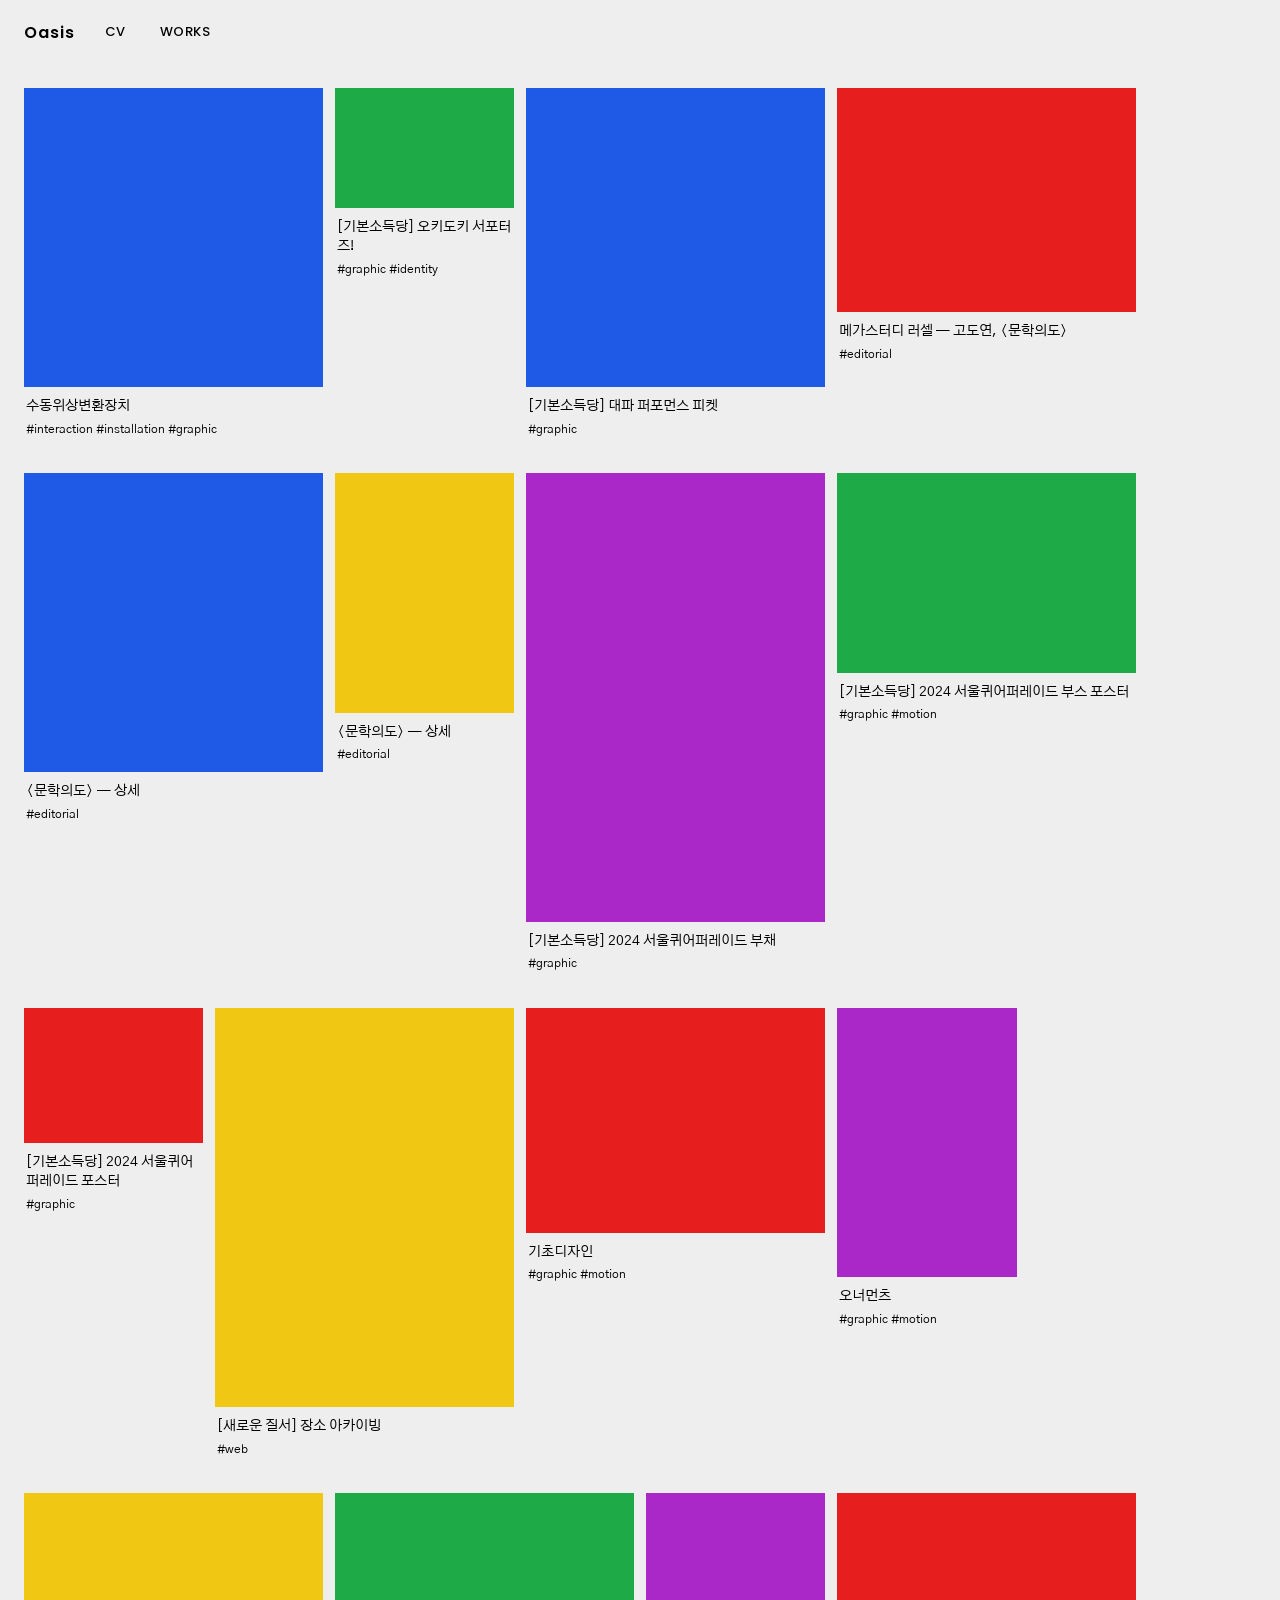
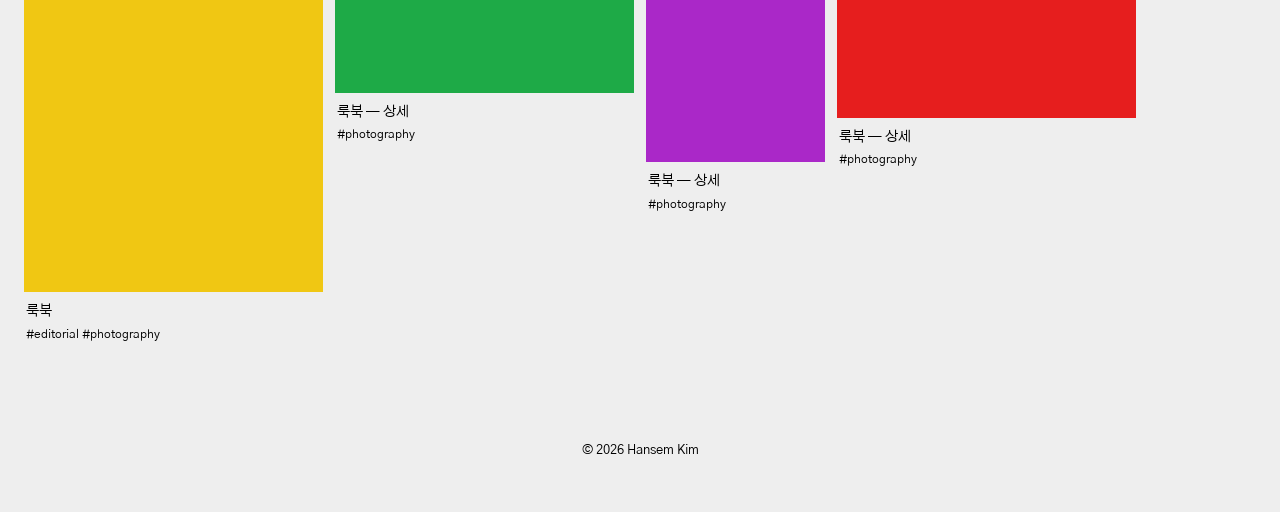
==== commit 14e56b23: "정렬, 간격 등 수정" ====
--- a/index.html
+++ b/index.html
@@ -11,7 +11,7 @@
 <body>
 
 <header class="site-header">
-  <a class="logo" href="index.html">HANSEM KIM</a>
+  <a class="logo" href="index.html">Oasis</a>
   <nav class="gnb">
     <a class="gnb-link" href="cv.html">CV</a>
     <a class="gnb-link active" href="index.html">WORKS</a>
--- a/styles.css
+++ b/styles.css
@@ -1,9 +1,4 @@
 :root {
-  --bg: #0e0e0e;
-  --fg: #f2f2f2;
-  --muted: #8a8a8a;
-  --accent: #00ff6d;
-  --border: #262626;
   --header-h: 64px;
 }
 
@@ -17,20 +12,9 @@
 
 body {
   margin: 0;
-  background-color: var(--bg);
-  color: var(--fg);
   font-family: "Gothic A1", "Poppins", sans-serif;
   font-weight: 400;
-}
-
-::selection {
-  color: #000;
-  background: var(--accent);
-}
-
-::-webkit-scrollbar {
-  width: 0;
-  background: transparent;
+  background-color: #eee;
 }
 
 a {
@@ -45,13 +29,10 @@
   top: 0;
   display: flex;
   align-items: center;
-  justify-content: space-between;
+  justify-content: left;
   gap: 16px;
   min-height: var(--header-h);
   padding: 16px 24px;
-  background: rgba(14, 14, 14, 0.9);
-  backdrop-filter: blur(8px);
-  border-bottom: 1px solid var(--border);
   z-index: 1000;
 }
 
@@ -74,54 +55,39 @@
   font-size: 13px;
   font-weight: 500;
   letter-spacing: 0.04em;
-  color: var(--muted);
   padding: 6px 14px;
-  border-radius: 999px;
-  transition: color 0.15s ease, background-color 0.15s ease;
-}
-
-.gnb-link:hover {
-  color: var(--fg);
-}
-
-.gnb-link.active {
-  color: #000;
-  background-color: var(--accent);
 }
 
 /* Grid */
 
 .grid {
-  display: grid;
-  grid-template-columns: repeat(4, 1fr);
-  gap: 4px;
+  --cols: 4;
+  --gap: 12px;
+  display: flex;
+  flex-wrap: wrap;
+  gap: var(--gap);
   padding: 24px;
 }
 
 .item {
   display: flex;
   flex-direction: column;
+  flex: 0 0 calc((100% - (var(--cols) - 1) * var(--gap)) / var(--cols));
+}
+
+.item-small {
+  flex-basis: calc((100% - (var(--cols) - 1) * var(--gap)) / var(--cols) * 3 / 5);
 }
 
 .item-media {
   display: block;
   width: 100%;
-  background-color: #1a1a1a;
-  aspect-ratio: 4 / 3;
-  overflow: hidden;
-  position: relative;
 }
 
 .item-media img {
   width: 100%;
-  height: 100%;
-  object-fit: cover;
+  height: auto;
   display: block;
-  transition: transform 0.3s ease;
-}
-
-.item-media:hover img {
-  transform: scale(1.04);
 }
 
 .item-title {
@@ -129,7 +95,15 @@
   line-height: 1.4;
   padding: 10px 2px 4px;
   margin: 0;
-  color: var(--fg);
+  text-align: left;
+}
+
+.item-tags {
+  font-size: 12px;
+  line-height: 1.4;
+  padding: 0 2px 24px;
+  margin: 0;
+  text-align: left;
 }
 
 /* CV page */
@@ -150,14 +124,12 @@
   font-size: 14px;
   letter-spacing: 0.08em;
   text-transform: uppercase;
-  color: var(--muted);
   margin: 0 0 16px;
 }
 
 .cv-section p {
   font-size: 16px;
   line-height: 1.7;
-  color: var(--fg);
   margin: 0;
 }
 
@@ -180,104 +152,90 @@
 .cv-period {
   flex-shrink: 0;
   width: 110px;
-  color: var(--muted);
-}
-
-.cv-entry {
-  color: var(--fg);
 }
 
 .contact-link {
   display: inline-block;
   font-size: 14px;
-  color: var(--accent);
-  border-bottom: 1px solid transparent;
-}
-
-.contact-link:hover {
-  border-bottom-color: var(--accent);
 }
 
 /* Footer */
 
 .footer {
   text-align: center;
-  color: var(--muted);
   font-size: 13px;
   padding: 40px 24px;
 }
 
-/* Work detail page */
-
-.detail-top {
-  max-width: 900px;
-  margin: 0 auto;
-  padding: 32px 24px 0;
+/* Work detail page: fixed left info panel + scrolling right image column */
+
+.detail-layout {
+  display: flex;
 }
 
 .back-link {
   font-size: 14px;
-  color: var(--muted);
-}
-
-.back-link:hover {
-  color: var(--fg);
-}
-
-.detail {
-  max-width: 900px;
-  margin: 0 auto;
-  padding: 20px 24px 64px;
+}
+
+.detail-info {
+  position: fixed;
+  top: var(--header-h);
+  left: 0;
+  width: 38%;
+  height: calc(100vh - var(--header-h));
+  overflow: hidden;
+  padding: 32px 24px;
 }
 
 .detail-title {
   font-size: clamp(22px, 3vw, 32px);
   font-weight: 600;
   line-height: 1.3;
-  margin: 0 0 20px;
-  color: var(--fg);
+  margin: 20px 0 20px;
+}
+
+.detail-date {
+  font-size: 14px;
+  margin: 0 0 8px;
+}
+
+.detail-tags {
+  font-size: 13px;
+  margin: 0 0 24px;
 }
 
 .detail-description {
   font-size: 16px;
   line-height: 1.7;
-  color: var(--fg);
-  max-width: 640px;
-  margin: 0 0 32px;
-}
-
-.detail-gallery {
+  margin: 0;
+}
+
+.detail-images {
+  width: 62%;
+  margin-left: 38%;
   display: flex;
   flex-direction: column;
   gap: 16px;
 }
 
-.detail-gallery img {
+.detail-images img,
+.detail-images video {
   width: 100%;
   height: auto;
   display: block;
-  background-color: #1a1a1a;
-}
-
-.not-found {
-  max-width: 900px;
-  margin: 0 auto;
-  padding: 64px 24px;
-  color: var(--muted);
-  font-size: 16px;
 }
 
 /* Responsive */
 
 @media (max-width: 1100px) {
   .grid {
-    grid-template-columns: repeat(3, 1fr);
+    --cols: 3;
   }
 }
 
 @media (max-width: 800px) {
   .grid {
-    grid-template-columns: repeat(2, 1fr);
+    --cols: 2;
   }
 
   .site-header {
@@ -285,10 +243,35 @@
   }
 }
 
+@media (max-width: 767px) {
+  .detail-layout {
+    display: block;
+  }
+
+  .detail-info {
+    position: static;
+    width: 100%;
+    height: auto;
+    overflow: visible;
+    padding: 24px;
+  }
+
+  .detail-images {
+    width: 100%;
+    margin-left: 0;
+    padding: 0 24px 24px;
+  }
+}
+
 @media (max-width: 480px) {
   .grid {
-    grid-template-columns: 1fr;
+    --cols: 1;
     padding: 12px;
+  }
+
+  .item,
+  .item-small {
+    flex-basis: 100%;
   }
 
   .site-header {
